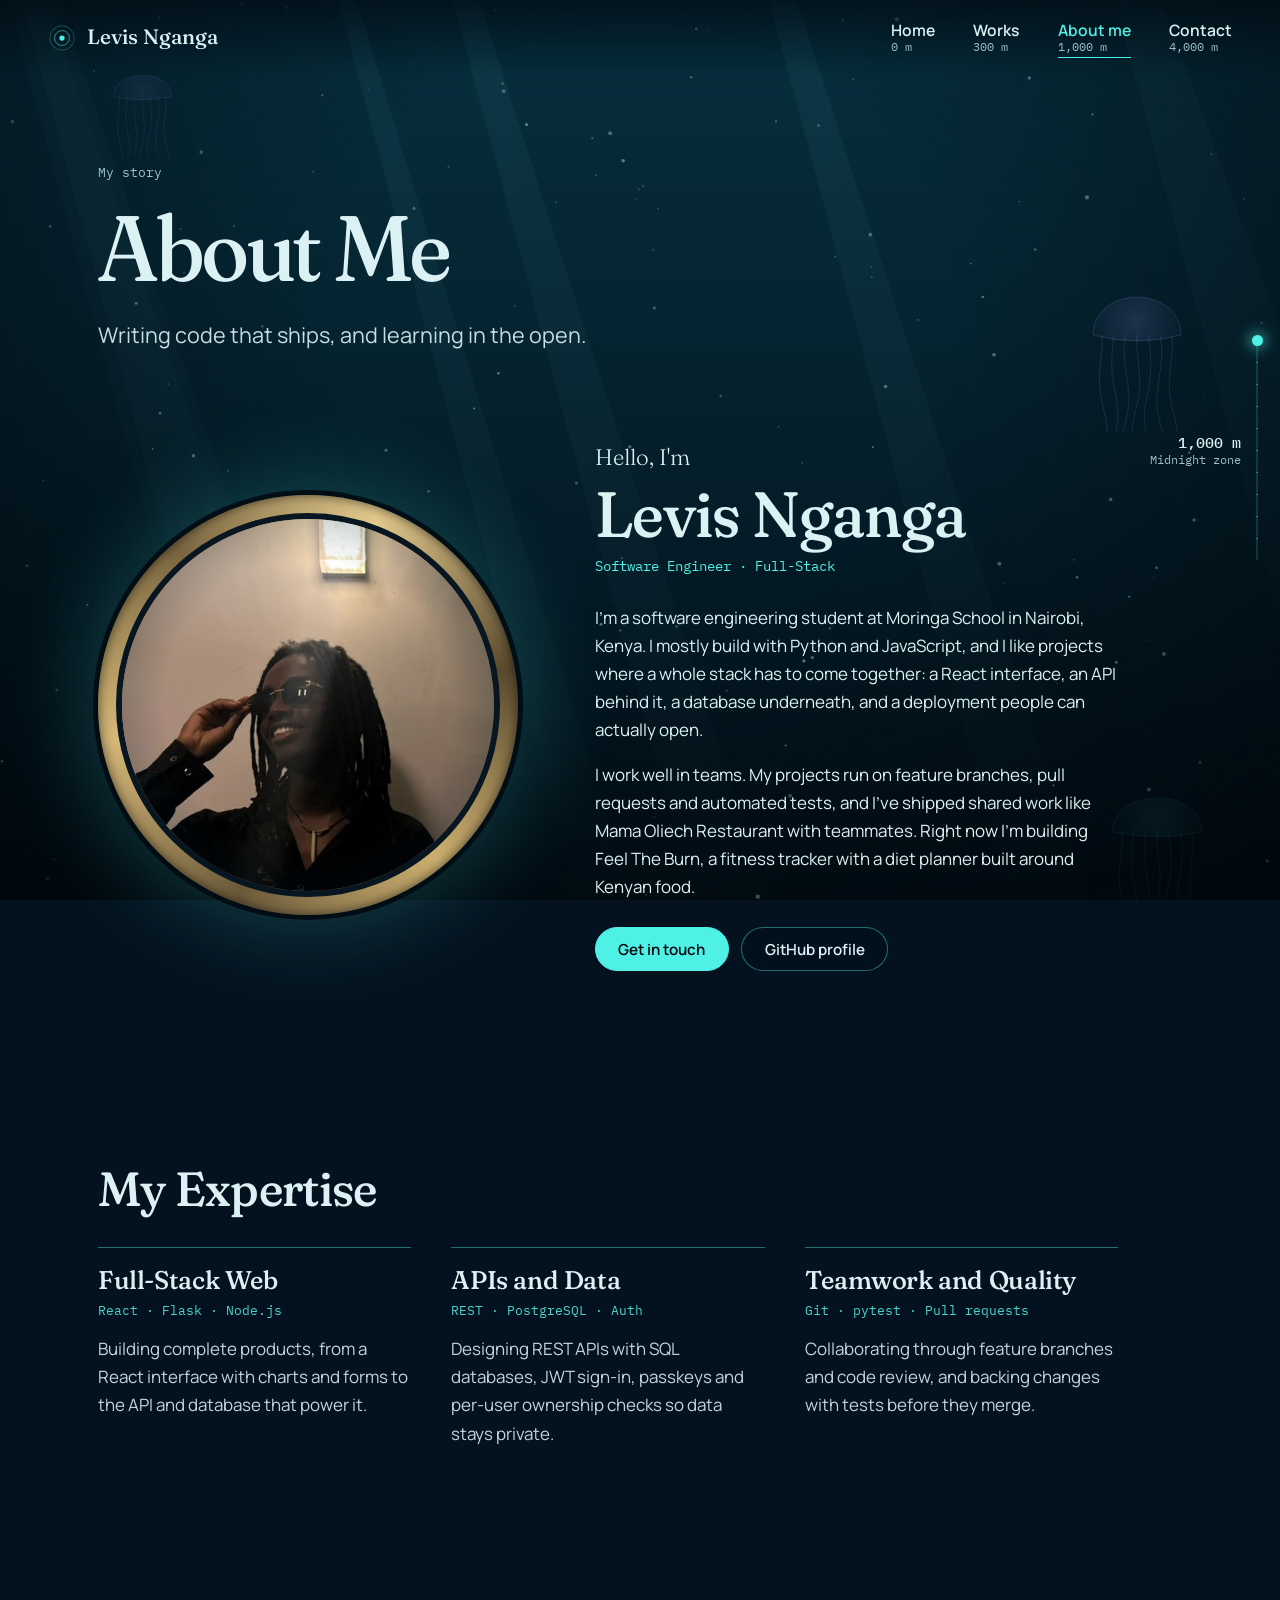
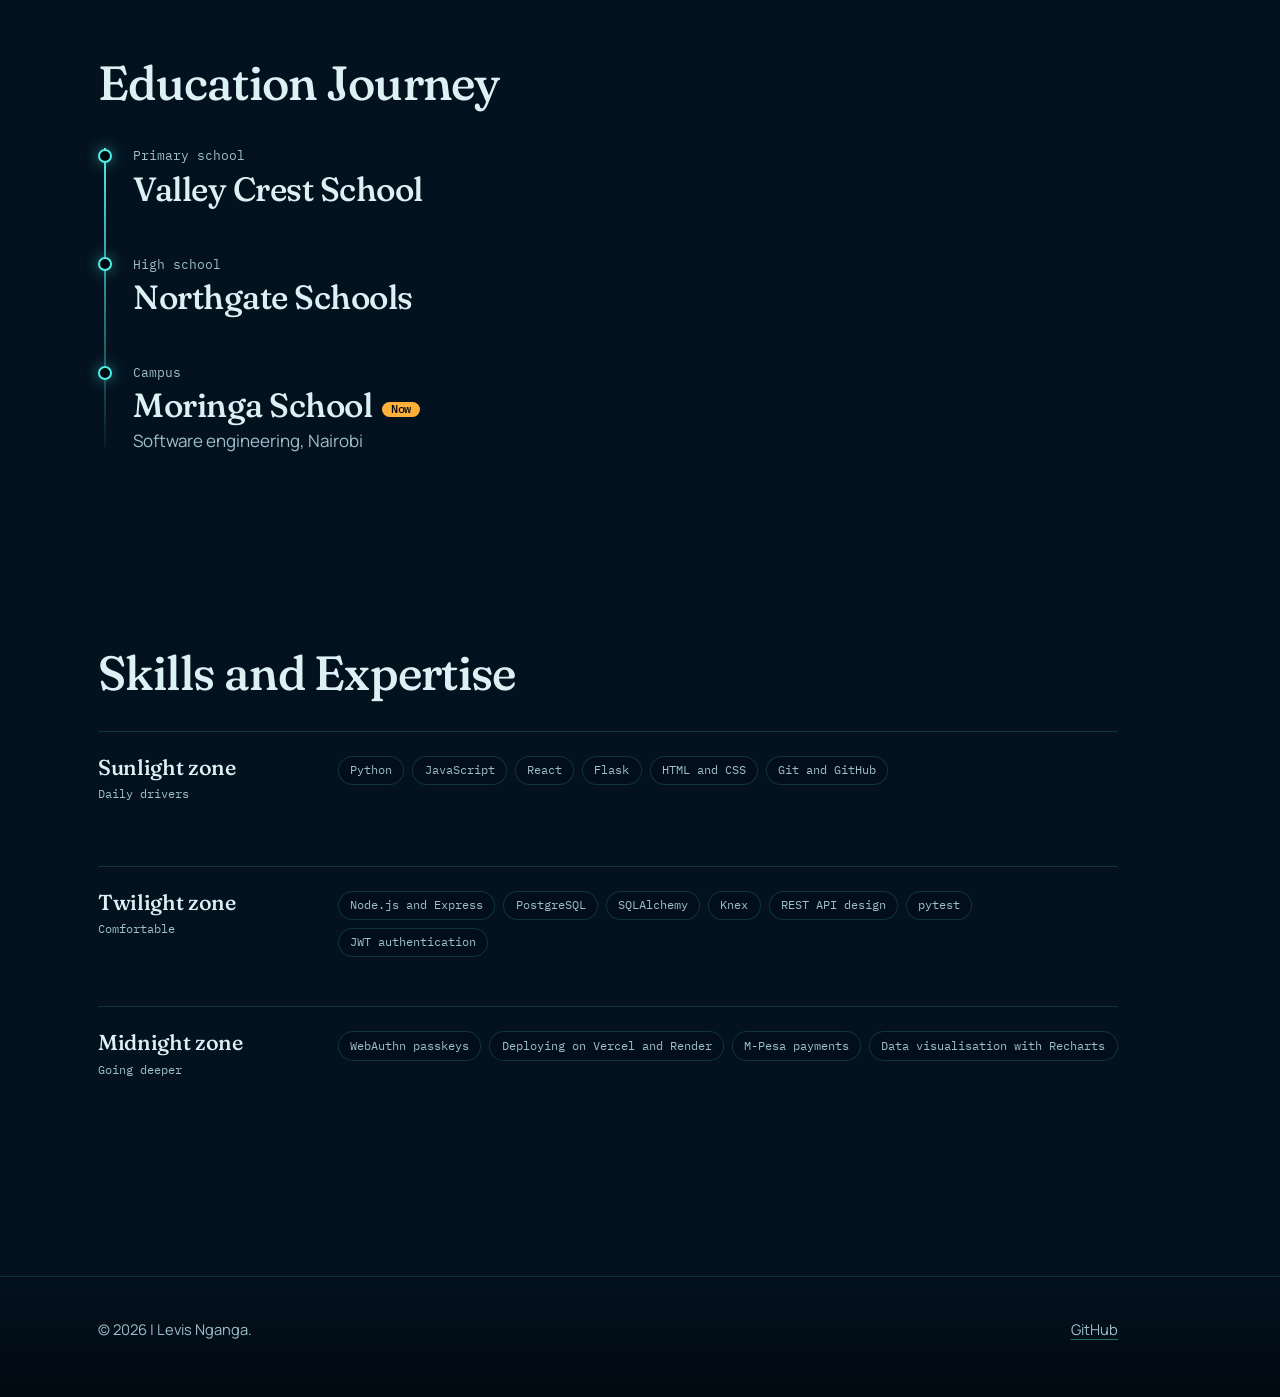
==== about.html @ 81db5014 "Redesign portfolio with deep-sea theme" ====
<!doctype html>
<html lang="en">
<head>
  <meta charset="utf-8">
  <meta name="viewport" content="width=device-width, initial-scale=1">
  <title>About — Levis Nganga</title>
  <meta name="description" content="About Levis Nganga: software engineering student at Moringa School, Nairobi. Education, expertise and skills.">
  <meta name="theme-color" content="#04121f">
  <link rel="preconnect" href="https://fonts.googleapis.com">
  <link rel="preconnect" href="https://fonts.gstatic.com" crossorigin>
  <link href="https://fonts.googleapis.com/css2?family=Fraunces:opsz,wght,SOFT@9..144,300..700,0..100&family=IBM+Plex+Mono:wght@400;500&family=Manrope:wght@400..700&display=swap" rel="stylesheet">
  <link rel="stylesheet" href="css/styles.css">
</head>
<body data-page="about" data-scene="deep" data-tint="0.5" data-depth-from="1000" data-depth-to="4000">
  <canvas id="ocean" aria-hidden="true"></canvas>
  <div class="tint" aria-hidden="true"></div>
  <a class="skip" href="#main">Skip to content</a>
  <header id="site-header"></header>

  <main id="main">
    <div class="wrap page-hero">
      <p class="mono-label">My story</p>
      <h1>About Me</h1>
      <p class="lede">Writing code that ships, and learning in the open.</p>
    </div>

    <section class="section" style="padding-top:1.5rem">
      <div class="wrap about-grid">
        <div class="porthole">
          <div class="porthole-glass">
            <img src="assets/images/levis.jpg" alt="Levis Nganga wearing sunglasses and a black shirt, smiling under a wall light" width="1000" height="1333">
          </div>
        </div>
        <div class="about-copy">
          <p class="hi">Hello, I'm</p>
          <h2>Levis Nganga</h2>
          <p class="role">Software Engineer · Full-Stack</p>
          <p>I'm a software engineering student at Moringa School in Nairobi, Kenya. I mostly build with Python and JavaScript, and I like projects where a whole stack has to come together: a React interface, an API behind it, a database underneath, and a deployment people can actually open.</p>
          <p>I work well in teams. My projects run on feature branches, pull requests and automated tests, and I've shipped shared work like Mama Oliech Restaurant with teammates. Right now I'm building Feel The Burn, a fitness tracker with a diet planner built around Kenyan food.</p>
          <div class="about-actions">
            <a class="btn btn-primary" href="contact.html">Get in touch</a>
            <a class="btn" href="https://github.com/LevisNganga1135" target="_blank" rel="noopener">GitHub profile</a>
          </div>
        </div>
      </div>
    </section>

    <section class="section">
      <div class="wrap">
        <h2>My Expertise</h2>
        <div class="expertise">
          <article>
            <h3>Full-Stack Web</h3>
            <p class="sub">React · Flask · Node.js</p>
            <p>Building complete products, from a React interface with charts and forms to the API and database that power it.</p>
          </article>
          <article>
            <h3>APIs and Data</h3>
            <p class="sub">REST · PostgreSQL · Auth</p>
            <p>Designing REST APIs with SQL databases, JWT sign-in, passkeys and per-user ownership checks so data stays private.</p>
          </article>
          <article>
            <h3>Teamwork and Quality</h3>
            <p class="sub">Git · pytest · Pull requests</p>
            <p>Collaborating through feature branches and code review, and backing changes with tests before they merge.</p>
          </article>
        </div>
      </div>
    </section>

    <section class="section">
      <div class="wrap">
        <h2>Education Journey</h2>
        <ol class="descent">
          <li>
            <span class="lvl">Primary school</span>
            <h3>Valley Crest School</h3>
          </li>
          <li>
            <span class="lvl">High school</span>
            <h3>Northgate Schools</h3>
          </li>
          <li>
            <span class="lvl">Campus</span>
            <h3>Moringa School<span class="now">Now</span></h3>
            <p>Software engineering, Nairobi</p>
          </li>
        </ol>
      </div>
    </section>

    <section class="section">
      <div class="wrap">
        <h2>Skills and Expertise</h2>
        <div class="zones">
          <div class="zone">
            <div><h3>Sunlight zone</h3><p class="range">Daily drivers</p></div>
            <ul class="tags"><li>Python</li><li>JavaScript</li><li>React</li><li>Flask</li><li>HTML and CSS</li><li>Git and GitHub</li></ul>
          </div>
          <div class="zone">
            <div><h3>Twilight zone</h3><p class="range">Comfortable</p></div>
            <ul class="tags"><li>Node.js and Express</li><li>PostgreSQL</li><li>SQLAlchemy</li><li>Knex</li><li>REST API design</li><li>pytest</li><li>JWT authentication</li></ul>
          </div>
          <div class="zone">
            <div><h3>Midnight zone</h3><p class="range">Going deeper</p></div>
            <ul class="tags"><li>WebAuthn passkeys</li><li>Deploying on Vercel and Render</li><li>M-Pesa payments</li><li>Data visualisation with Recharts</li></ul>
          </div>
        </div>
      </div>
    </section>
  </main>

  <footer id="site-footer"></footer>

  <script src="js/data.js"></script>
  <script src="js/ocean.js"></script>
  <script src="js/main.js"></script>
</body>
</html>
---- css/styles.css ----
/* ==========================================================
   Levis Nganga — deep-sea portfolio
   Palette: abyss / trench / bioluminescent cyan / lure amber / brass
   Type: Fraunces (display) · Manrope (text) · IBM Plex Mono (readouts)
   ========================================================== */
:root {
  --abyss: #01070d;
  --trench: #04121f;
  --deep: #082a40;
  --biolume: #4ff0e6;
  --lure: #ffb03b;
  --brass: #c9a866;
  --foam: #dcf1f4;
  --mist: #9dbfc9;
  --line: rgba(79, 240, 230, 0.16);
  --line-strong: rgba(79, 240, 230, 0.42);
  --f-display: "Fraunces", "Iowan Old Style", Georgia, serif;
  --f-body: "Manrope", system-ui, -apple-system, "Segoe UI", Roboto, sans-serif;
  --f-mono: "IBM Plex Mono", ui-monospace, Menlo, Consolas, monospace;
  --wrap: 1180px;
  --gutter: clamp(1.25rem, 5vw, 3rem);
}

*, *::before, *::after { box-sizing: border-box; }
html { scroll-behavior: smooth; -webkit-text-size-adjust: 100%; }
body {
  margin: 0;
  background: var(--trench);
  color: var(--foam);
  font-family: var(--f-body);
  font-size: 1.0625rem;
  line-height: 1.65;
  min-height: 100vh;
  overflow-x: hidden;
}
img { max-width: 100%; display: block; }
a { color: inherit; text-decoration-color: var(--line-strong); text-underline-offset: 0.25em; }
a:hover { color: var(--biolume); }
h1, h2, h3 { font-family: var(--f-display); font-weight: 500; line-height: 1.08; letter-spacing: -0.015em; margin: 0; font-variation-settings: "SOFT" 60; }
p { margin: 0 0 1em; }
ul, ol, dl { margin: 0; padding: 0; }
:focus-visible { outline: 2px solid var(--lure); outline-offset: 3px; border-radius: 4px; }
.sr-only { position: absolute; width: 1px; height: 1px; overflow: hidden; clip: rect(0 0 0 0); white-space: nowrap; }
.skip { position: absolute; left: 1rem; top: -4rem; background: var(--lure); color: var(--abyss); padding: 0.6rem 1rem; z-index: 100; border-radius: 6px; }
.skip:focus { top: 1rem; }
.wrap { width: 100%; max-width: var(--wrap); margin: 0 auto; padding: 0 var(--gutter); }

/* ---------- ocean layers ---------- */
#ocean { position: fixed; inset: 0; z-index: -3; pointer-events: none; display: block; }
.sea-video { position: fixed; inset: 0; width: 100%; height: 100%; object-fit: cover; z-index: -4; opacity: 0; transition: opacity 1.2s; }
.has-video .sea-video { opacity: 1; }
.tint { position: fixed; inset: 0; z-index: -2; pointer-events: none; background: radial-gradient(ellipse at 50% 35%, transparent 35%, rgba(0, 3, 7, 0.6) 100%); }
.has-video .tint { background: radial-gradient(ellipse at 50% 35%, rgba(0, 12, 22, 0.35) 25%, rgba(0, 3, 7, 0.7) 100%); }

/* ---------- header ---------- */
.site-header {
  position: fixed; top: 0; left: 0; right: 0; z-index: 50;
  display: flex; align-items: center; justify-content: space-between; gap: 2rem;
  padding: 1.1rem var(--gutter);
  background: linear-gradient(rgba(1, 10, 18, 0.72), rgba(1, 10, 18, 0));
}
.brand { display: inline-flex; align-items: center; gap: 0.7rem; font-family: var(--f-display); font-size: 1.3rem; font-weight: 500; text-decoration: none; }
.brand-mark { width: 28px; height: 28px; color: var(--biolume); }
.nav { display: flex; gap: clamp(1rem, 3vw, 2.4rem); }
.nav a { display: flex; flex-direction: column; text-decoration: none; line-height: 1.2; padding: 0.2rem 0; border-bottom: 1px solid transparent; }
.nav-label { font-weight: 600; font-size: 0.98rem; }
.nav-depth { font-family: var(--f-mono); font-size: 0.72rem; color: var(--mist); }
.nav a:hover, .nav a[aria-current="page"] { color: var(--biolume); }
.nav a[aria-current="page"] { border-bottom-color: var(--biolume); }
.nav-toggle { display: none; background: none; border: 1px solid var(--line-strong); border-radius: 999px; width: 44px; height: 44px; cursor: pointer; position: relative; color: var(--foam); }
.nav-toggle i { position: absolute; left: 13px; right: 13px; height: 2px; background: currentColor; transition: transform 0.25s, top 0.25s; }
.nav-toggle i:first-of-type { top: 16px; }
.nav-toggle i:last-of-type { top: 25px; }
.site-header.open .nav-toggle i:first-of-type { top: 20px; transform: rotate(45deg); }
.site-header.open .nav-toggle i:last-of-type { top: 20px; transform: rotate(-45deg); }

@media (max-width: 760px) {
  .nav-toggle { display: block; }
  .nav { position: fixed; inset: 0 0 auto 0; top: 0; padding: 5.5rem var(--gutter) 2rem; flex-direction: column; gap: 1.2rem; background: rgba(1, 9, 16, 0.96); transform: translateY(-105%); transition: transform 0.35s ease; z-index: -1; }
  .site-header.open .nav { transform: none; }
  .nav-label { font-size: 1.5rem; font-family: var(--f-display); font-weight: 500; }
  .nav a[aria-current="page"] { border-bottom-color: transparent; }
  .nav-toggle { z-index: 2; }
}

/* ---------- depth gauge ---------- */
.gauge { position: fixed; right: 1.4rem; top: 50%; transform: translateY(-50%); z-index: 40; display: flex; align-items: center; gap: 0.9rem; pointer-events: none; }
.gauge-track { position: relative; width: 2px; height: 220px; background: repeating-linear-gradient(to bottom, var(--line-strong) 0 1px, transparent 1px 22px), linear-gradient(var(--line), var(--line)); }
.gauge-dot { position: absolute; left: 50%; top: 0; width: 11px; height: 11px; margin: -5px 0 0 -5px; border-radius: 50%; background: var(--biolume); box-shadow: 0 0 14px 3px rgba(79, 240, 230, 0.55); }
.gauge-read { display: flex; flex-direction: column; text-align: right; order: -1; font-family: var(--f-mono); font-size: 0.72rem; color: var(--mist); line-height: 1.35; }
.gauge-read b { color: var(--foam); font-weight: 500; font-size: 0.95rem; }
@media (max-width: 1100px) {
  .gauge { top: auto; bottom: 1rem; right: 1rem; transform: none; }
  .gauge-track { display: none; }
  .gauge-read { background: rgba(1, 9, 16, 0.75); padding: 0.4rem 0.8rem; border: 1px solid var(--line); border-radius: 999px; flex-direction: row; gap: 0.6rem; align-items: baseline; text-align: left; }
  .gauge-read b { font-size: 0.8rem; }
}

/* ---------- buttons & bits ---------- */
.btn { display: inline-flex; align-items: center; justify-content: center; min-height: 44px; padding: 0.55rem 1.4rem; border: 1px solid var(--line-strong); border-radius: 999px; font-weight: 600; font-size: 0.95rem; text-decoration: none; color: var(--foam); background: rgba(2, 14, 24, 0.35); transition: background 0.2s, box-shadow 0.2s, color 0.2s, border-color 0.2s; }
.btn:hover { color: var(--biolume); border-color: var(--biolume); box-shadow: 0 0 22px rgba(79, 240, 230, 0.25); }
.btn-primary { background: var(--biolume); border-color: var(--biolume); color: var(--abyss); }
.btn-primary:hover { color: var(--abyss); background: #8bfaf2; box-shadow: 0 0 30px rgba(79, 240, 230, 0.5); }
.btn-quiet { border-color: transparent; text-decoration: underline; text-decoration-color: var(--line-strong); text-underline-offset: 0.3em; background: none; }
.mono-label { font-family: var(--f-mono); font-size: 0.82rem; color: var(--mist); margin-bottom: 0.9rem; }
.tags { list-style: none; display: flex; flex-wrap: wrap; align-items: flex-start; align-content: flex-start; gap: 0.5rem; margin-top: 1.1rem; }
.tags li { font-family: var(--f-mono); font-size: 0.76rem; padding: 0.22rem 0.7rem; border: 1px solid var(--line); border-radius: 999px; color: var(--mist); background: rgba(2, 14, 24, 0.4); }
.lede { font-size: clamp(1.1rem, 2vw, 1.35rem); color: var(--foam); opacity: 0.9; max-width: 38em; }
.page-hero { padding-top: clamp(8rem, 18vh, 11rem); padding-bottom: 2.5rem; }
.page-hero h1 { font-size: clamp(2.8rem, 7.5vw, 5.8rem); margin-bottom: 1.2rem; }
.section { padding: clamp(3.5rem, 8vw, 6rem) 0; }
.section h2 { font-size: clamp(1.9rem, 4vw, 3rem); margin-bottom: 2rem; }
main { display: block; }

/* ---------- home hero ---------- */
.hero { position: relative; min-height: 100svh; display: flex; align-items: center; padding: 7rem 0 5rem; }
.hero::before { content: ""; position: absolute; inset: 0; z-index: -1; background: linear-gradient(90deg, rgba(1, 12, 20, 0.6), rgba(1, 12, 20, 0) 68%); }
.hero-inner { max-width: 56rem; }
.hero h1 span { display: block; }
.hero h1 { font-size: clamp(2.7rem, 8.4vw, 7rem); font-weight: 500; line-height: 1.02; letter-spacing: -0.025em; text-shadow: 0 2px 30px rgba(0, 10, 20, 0.6); }
.hero-roles { margin: 1.4rem 0 1.6rem; font-family: var(--f-display); font-weight: 300; font-size: clamp(1.3rem, 3.2vw, 2.3rem); line-height: 1.25; text-shadow: 0 2px 20px rgba(0, 10, 20, 0.7); }
.hero-roles span { display: block; }
.hero-lede { max-width: 34em; font-size: 1.1rem; color: var(--foam); text-shadow: 0 1px 16px rgba(0, 10, 20, 0.8); }
.hero-actions { display: flex; flex-wrap: wrap; gap: 0.8rem; margin-top: 1.8rem; }
.scroll-cue { position: absolute; left: var(--gutter); bottom: 1.6rem; font-family: var(--f-mono); font-size: 0.8rem; color: var(--mist); text-decoration: none; display: flex; align-items: center; gap: 0.7rem; }
.scroll-cue::before { content: ""; width: 1px; height: 34px; background: linear-gradient(var(--biolume), transparent); }
/* the one orchestrated moment: the hero arrives once, in sequence */
@media (prefers-reduced-motion: no-preference) {
  .hero-inner > * { opacity: 0; transform: translateY(18px); animation: surface 1s cubic-bezier(0.2, 0.7, 0.2, 1) forwards; }
  .hero-inner > *:nth-child(1) { animation-delay: 0.2s; }
  .hero-inner > *:nth-child(2) { animation-delay: 0.55s; }
  .hero-inner > *:nth-child(3) { animation-delay: 0.9s; }
  .hero-inner > *:nth-child(4) { animation-delay: 1.15s; }
  @keyframes surface { to { opacity: 1; transform: none; } }
}

/* ---------- home: featured ---------- */
.feature { display: grid; grid-template-columns: 1fr auto; gap: 2rem 3rem; align-items: end; padding: 2.5rem 0; border-top: 1px solid var(--line-strong); border-bottom: 1px solid var(--line); }
.feature h2 { margin-bottom: 1rem; }
.feature-desc { max-width: 36em; color: var(--foam); opacity: 0.9; }
.feature-actions { display: flex; flex-wrap: wrap; gap: 0.7rem; justify-content: flex-end; }
@media (max-width: 800px) { .feature { grid-template-columns: 1fr; } .feature-actions { justify-content: flex-start; } }
.home-more { display: flex; flex-wrap: wrap; gap: 0.8rem; margin-top: 2rem; }

/* ---------- works ---------- */
.works { list-style: none; }
.work { display: grid; grid-template-columns: 4.5rem 1fr auto; gap: 1rem 2rem; padding: 2.4rem 0; border-top: 1px solid var(--line); align-items: start; position: relative; transition: background 0.3s; }
.work:last-child { border-bottom: 1px solid var(--line); }
.work::before { content: ""; position: absolute; left: -1px; top: 0; bottom: 0; width: 2px; background: var(--biolume); box-shadow: 0 0 16px var(--biolume); opacity: 0; transition: opacity 0.3s; }
.work:hover { background: linear-gradient(90deg, rgba(79, 240, 230, 0.06), transparent 60%); }
.work:hover::before { opacity: 1; }
.work-num { font-family: var(--f-mono); font-size: 0.9rem; color: var(--mist); padding-top: 0.7rem; }
.work-title { font-size: clamp(1.8rem, 3.6vw, 2.7rem); margin-bottom: 0.35rem; }
.work-title a { text-decoration: none; }
.work-type { font-family: var(--f-mono); font-size: 0.8rem; color: var(--mist); margin-bottom: 0.8rem; }
.work-desc { max-width: 36em; opacity: 0.92; margin-bottom: 0; }
.work-actions { display: flex; flex-direction: column; gap: 0.6rem; align-items: stretch; min-width: 10.5rem; }
@media (max-width: 860px) {
  .work { grid-template-columns: 1fr; padding: 2rem 0; }
  .work-num { padding-top: 0; }
  .work-actions { flex-direction: row; flex-wrap: wrap; }
}

/* ---------- about ---------- */
.about-grid { display: grid; grid-template-columns: minmax(260px, 420px) 1fr; gap: clamp(2rem, 6vw, 5rem); align-items: center; }
.porthole {
  position: relative; width: 100%; aspect-ratio: 1; border-radius: 50%; padding: clamp(12px, 2.2vw, 18px);
  background: conic-gradient(from 200deg, #6b5a3a, #d6b878, #7a6640, #e2c98c, #5a4a2e, #cdb070, #6b5a3a);
  box-shadow: 0 0 0 5px rgba(1, 9, 16, 0.85), 0 0 90px 10px rgba(79, 240, 230, 0.22), inset 0 0 12px rgba(0, 0, 0, 0.6);
}
.porthole-glass { position: relative; width: 100%; height: 100%; border-radius: 50%; overflow: hidden; border: 6px solid #071620; box-shadow: inset 0 0 30px rgba(0, 0, 0, 0.7); }
.porthole-glass img { width: 100%; height: 100%; object-fit: cover; object-position: 42% 26%; transform-origin: 38% 31%; transform: translate(17%, 8%) scale(1.85); }
.porthole-glass::after { content: ""; position: absolute; inset: 0; border-radius: 50%; background: radial-gradient(ellipse 60% 35% at 30% 14%, rgba(255, 255, 255, 0.2), transparent 70%), radial-gradient(circle at 50% 50%, transparent 55%, rgba(0, 25, 40, 0.5)); }
.about-copy .hi { font-family: var(--f-display); font-weight: 300; font-size: 1.4rem; margin-bottom: 0.2rem; }
.about-copy h2 { font-size: clamp(2.4rem, 5vw, 4rem); margin-bottom: 0.4rem; }
.about-copy .role { font-family: var(--f-mono); font-size: 0.9rem; color: var(--biolume); margin-bottom: 1.6rem; }
.about-copy p { max-width: 36em; }
.about-actions { display: flex; flex-wrap: wrap; gap: 0.8rem; margin-top: 1.6rem; }
@media (max-width: 860px) { .about-grid { grid-template-columns: 1fr; } .porthole { max-width: 340px; margin: 0 auto; } }

.expertise { display: grid; grid-template-columns: repeat(3, 1fr); gap: 2.5rem; }
.expertise article { border-top: 1px solid var(--line-strong); padding-top: 1.2rem; }
.expertise h3 { font-size: 1.6rem; margin-bottom: 0.3rem; }
.expertise .sub { font-family: var(--f-mono); font-size: 0.8rem; color: var(--biolume); margin-bottom: 0.9rem; }
.expertise p { color: var(--foam); opacity: 0.88; }
@media (max-width: 860px) { .expertise { grid-template-columns: 1fr; gap: 2rem; } }

/* education: a descent, so the order is real */
.descent { list-style: none; position: relative; padding-left: 2.2rem; max-width: 40rem; }
.descent::before { content: ""; position: absolute; left: 6px; top: 8px; bottom: 8px; width: 2px; background: linear-gradient(var(--biolume), rgba(79, 240, 230, 0.05)); }
.descent li { position: relative; padding-bottom: 2.4rem; }
.descent li:last-child { padding-bottom: 0; }
.descent li::before { content: ""; position: absolute; left: -2.2rem; top: 0.55rem; width: 14px; height: 14px; border-radius: 50%; background: var(--abyss); border: 2px solid var(--biolume); box-shadow: 0 0 14px rgba(79, 240, 230, 0.5); }
.descent .lvl { font-family: var(--f-mono); font-size: 0.8rem; color: var(--mist); }
.descent h3 { font-size: clamp(1.5rem, 3vw, 2.1rem); margin: 0.15rem 0 0.2rem; }
.descent .now { display: inline-block; margin-left: 0.6rem; font-family: var(--f-mono); font-size: 0.72rem; color: var(--abyss); background: var(--lure); border-radius: 999px; padding: 0.1rem 0.6rem; vertical-align: middle; }
.descent p { margin: 0; color: var(--mist); }

.zones { display: grid; gap: 1.6rem; }
.zone { display: grid; grid-template-columns: 13rem 1fr; gap: 1rem 2rem; padding: 1.5rem 0; border-top: 1px solid var(--line); }
.zone h3 { font-size: 1.35rem; }
.zone .range { font-family: var(--f-mono); font-size: 0.78rem; color: var(--mist); margin-top: 0.25rem; }
.zone .tags { margin-top: 0; }
@media (max-width: 700px) { .zone { grid-template-columns: 1fr; } }

/* ---------- contact ---------- */
.contact-grid { display: grid; grid-template-columns: 1fr 1.2fr; gap: clamp(2rem, 6vw, 5rem); }
.contact-list { list-style: none; display: grid; gap: 1.6rem; align-content: start; }
.contact-list dt, .contact-list .k { font-family: var(--f-mono); font-size: 0.78rem; color: var(--mist); margin-bottom: 0.15rem; }
.contact-list a, .contact-list span.v { font-family: var(--f-display); font-size: clamp(1.2rem, 2.4vw, 1.6rem); text-decoration: none; overflow-wrap: anywhere; }
.contact-list a:hover { text-decoration: underline; }
.form { display: grid; gap: 1.4rem; }
.field { display: grid; gap: 0.35rem; }
.field label { font-size: 0.9rem; color: var(--mist); }
.field input, .field textarea { font: inherit; color: var(--foam); background: rgba(2, 14, 24, 0.55); border: 1px solid var(--line); border-radius: 10px; padding: 0.8rem 1rem; width: 100%; }
.field input:focus, .field textarea:focus { outline: none; border-color: var(--biolume); box-shadow: 0 0 0 3px rgba(79, 240, 230, 0.2); }
.field textarea { min-height: 9rem; resize: vertical; }
.form .btn { justify-self: start; cursor: pointer; font-family: inherit; }
#formNote { margin: 0; color: var(--mist); font-size: 0.9rem; min-height: 1.4em; }
@media (max-width: 860px) { .contact-grid { grid-template-columns: 1fr; } }

/* ---------- case study ---------- */
.cs { display: grid; grid-template-columns: 11rem 1fr; gap: clamp(1.5rem, 4vw, 4rem); padding-top: clamp(7.5rem, 16vh, 10rem); padding-bottom: 2rem; }
.rail { position: sticky; top: 7rem; align-self: start; }
.rail ol { list-style: none; display: grid; gap: 0.2rem; border-left: 1px solid var(--line); }
.rail a { position: relative; display: block; padding: 0.45rem 0 0.45rem 1.1rem; font-size: 0.9rem; color: var(--mist); text-decoration: none; }
.rail a i { position: absolute; left: -5px; top: 50%; width: 9px; height: 9px; margin-top: -4.5px; border-radius: 50%; background: var(--trench); border: 1px solid var(--line-strong); transition: background 0.2s, box-shadow 0.2s; }
.rail a.on { color: var(--foam); }
.rail a.on i { background: var(--biolume); box-shadow: 0 0 12px var(--biolume); }
.cs-body { max-width: 46rem; min-width: 0; }
.back { display: inline-block; font-family: var(--f-mono); font-size: 0.82rem; color: var(--mist); margin-bottom: 1.6rem; }
.cs-hero h1 { font-size: clamp(2.6rem, 6.5vw, 5rem); margin-bottom: 1.2rem; }
.cs-actions { display: flex; flex-wrap: wrap; gap: 0.7rem; margin-top: 1.6rem; }
.shot { margin: 2.5rem 0 0; border: 1px solid var(--line-strong); border-radius: 14px; overflow: hidden; box-shadow: 0 0 60px rgba(79, 240, 230, 0.12); }
.cs-section { padding-top: clamp(3rem, 7vw, 5rem); scroll-margin-top: 6rem; }
.cs-section h2 { font-size: clamp(1.7rem, 3.4vw, 2.4rem); margin-bottom: 1.1rem; }
.built { list-style: none; display: grid; gap: 1rem; }
.built li { position: relative; padding-left: 1.6rem; }
.built li::before { content: ""; position: absolute; left: 0; top: 0.72em; width: 7px; height: 7px; border-radius: 50%; background: var(--biolume); box-shadow: 0 0 10px var(--biolume); }
.stack { display: grid; gap: 0; }
.stack div { display: grid; grid-template-columns: 8rem 1fr; gap: 1rem; padding: 0.9rem 0; border-top: 1px solid var(--line); }
.stack dt { font-family: var(--f-mono); font-size: 0.82rem; color: var(--mist); padding-top: 0.15rem; }
.stack dd { margin: 0; }
.pager { display: grid; grid-template-columns: 1fr 1fr; gap: 1.5rem; margin-top: clamp(3.5rem, 8vw, 6rem); padding-top: 1.5rem; border-top: 1px solid var(--line); }
.pager a { text-decoration: none; display: grid; gap: 0.2rem; }
.pager span { font-family: var(--f-mono); font-size: 0.78rem; color: var(--mist); }
.pager b { font-family: var(--f-display); font-weight: 500; font-size: 1.4rem; }
.pager-next { text-align: right; }
.cta { margin-top: clamp(3rem, 7vw, 5rem); padding: 2.4rem 0; border-top: 1px solid var(--line-strong); }
.cta h2 { font-size: clamp(1.8rem, 3.6vw, 2.6rem); margin-bottom: 0.6rem; }
@media (max-width: 900px) { .cs { grid-template-columns: 1fr; } .rail { display: none; } .stack div { grid-template-columns: 1fr; gap: 0.2rem; } }

/* ---------- footer ---------- */
.site-footer { margin-top: 4rem; padding: 2.5rem 0 3.5rem; border-top: 1px solid var(--line); color: var(--mist); font-size: 0.92rem; background: linear-gradient(transparent, rgba(0, 3, 7, 0.55)); }
.footer-inner { display: flex; justify-content: space-between; gap: 1rem; flex-wrap: wrap; }
.footer-inner p { margin: 0; }

@media (prefers-reduced-motion: reduce) {
  html { scroll-behavior: auto; }
  * { transition-duration: 0.01ms !important; animation-duration: 0.01ms !important; }
}

/* keep content clear of the depth gauge on mid-size screens */
@media (min-width: 1101px) and (max-width: 1400px) {
  .wrap { padding-right: 7rem; }
}
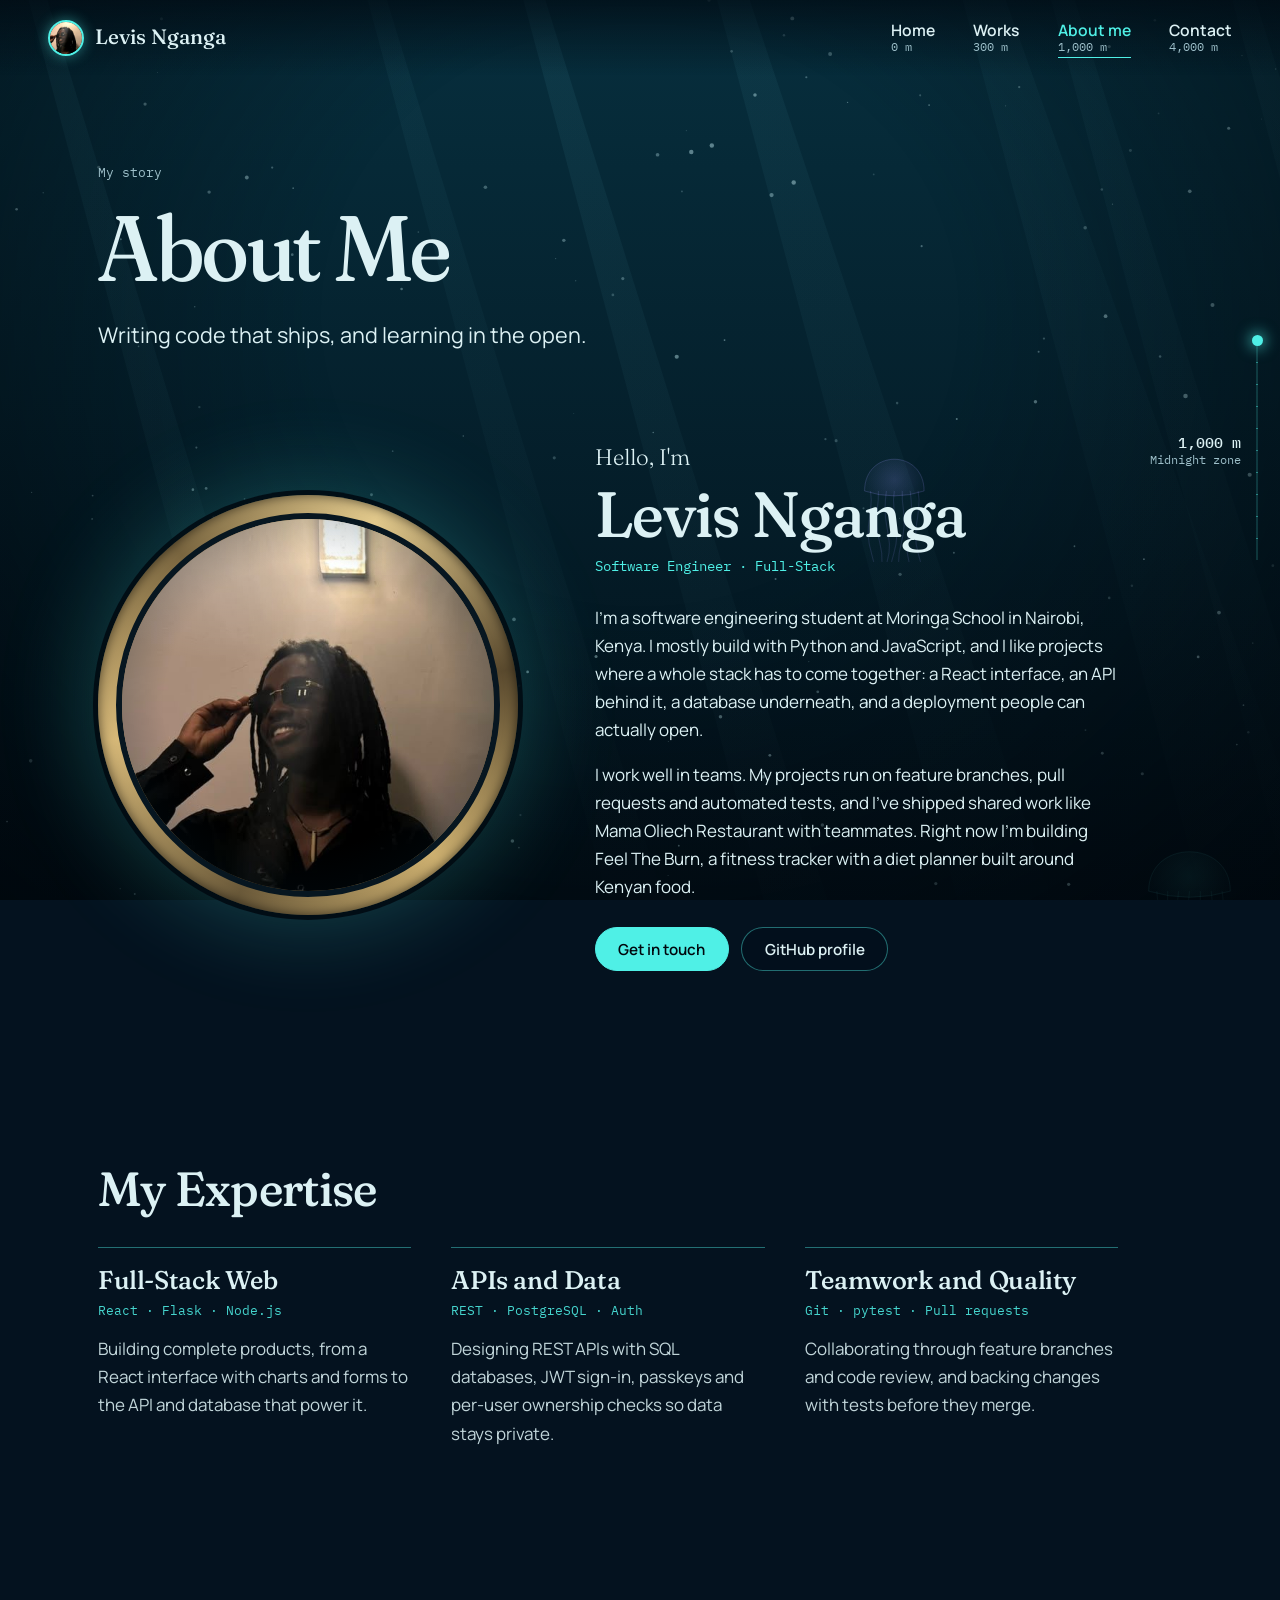
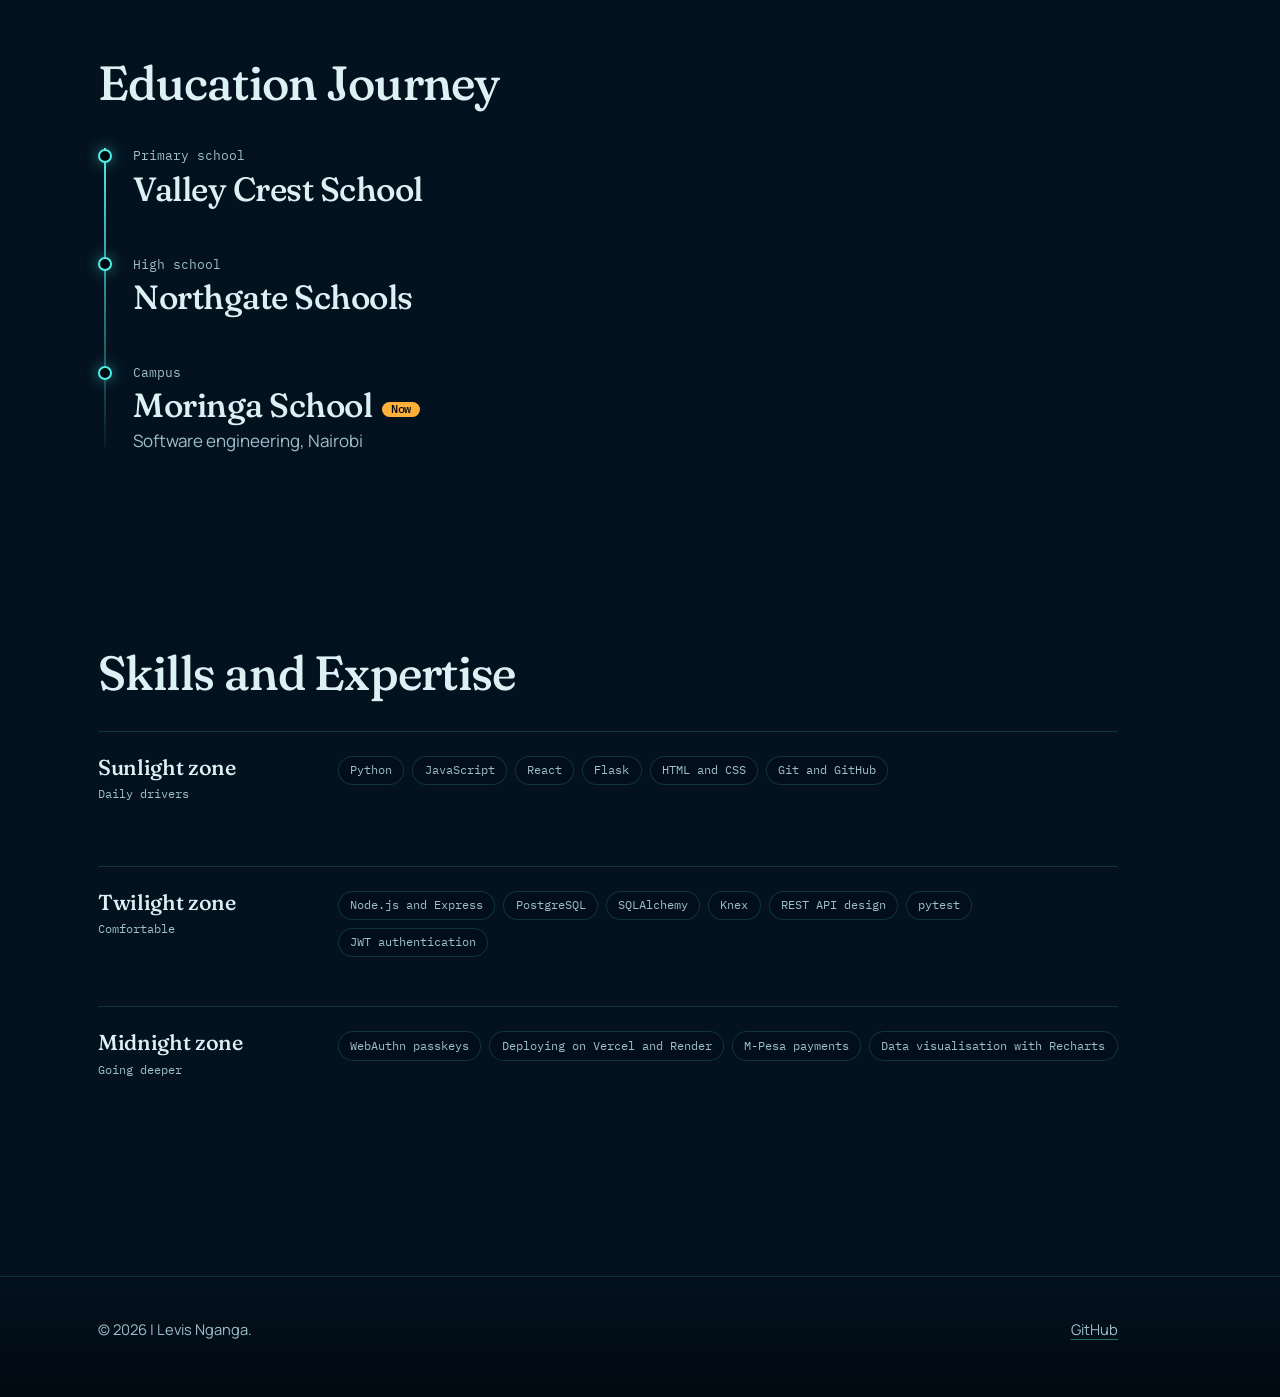
==== commit a0238bb2: "Use photo as logo and favicon" ====
--- a/about.html
+++ b/about.html
@@ -6,6 +6,8 @@
   <title>About — Levis Nganga</title>
   <meta name="description" content="About Levis Nganga: software engineering student at Moringa School, Nairobi. Education, expertise and skills.">
   <meta name="theme-color" content="#04121f">
+  <link rel="icon" type="image/png" href="assets/images/favicon.png">
+  <link rel="apple-touch-icon" href="assets/images/apple-touch-icon.png">
   <link rel="preconnect" href="https://fonts.googleapis.com">
   <link rel="preconnect" href="https://fonts.gstatic.com" crossorigin>
   <link href="https://fonts.googleapis.com/css2?family=Fraunces:opsz,wght,SOFT@9..144,300..700,0..100&family=IBM+Plex+Mono:wght@400;500&family=Manrope:wght@400..700&display=swap" rel="stylesheet">
--- a/css/styles.css
+++ b/css/styles.css
@@ -60,7 +60,7 @@
   background: linear-gradient(rgba(1, 10, 18, 0.72), rgba(1, 10, 18, 0));
 }
 .brand { display: inline-flex; align-items: center; gap: 0.7rem; font-family: var(--f-display); font-size: 1.3rem; font-weight: 500; text-decoration: none; }
-.brand-mark { width: 28px; height: 28px; color: var(--biolume); }
+.brand-mark { width: 36px; height: 36px; border-radius: 50%; object-fit: cover; border: 2px solid var(--biolume); box-shadow: 0 0 14px rgba(79, 240, 230, 0.45); flex: none; }
 .nav { display: flex; gap: clamp(1rem, 3vw, 2.4rem); }
 .nav a { display: flex; flex-direction: column; text-decoration: none; line-height: 1.2; padding: 0.2rem 0; border-bottom: 1px solid transparent; }
 .nav-label { font-weight: 600; font-size: 0.98rem; }
@@ -264,3 +264,31 @@
 @media (min-width: 1101px) and (max-width: 1400px) {
   .wrap { padding-right: 7rem; }
 }
+
+/* ==========================================================
+   Scroll effects and typed hero roles
+   ========================================================== */
+
+/* typed role line */
+.hero-roles { min-height: 1.3em; }
+.hero-roles .typed, .hero-roles .caret { display: inline; }
+.hero-roles .caret { display: inline-block; width: 3px; height: 0.95em; margin-left: 6px; background: var(--biolume); vertical-align: -0.08em; box-shadow: 0 0 12px var(--biolume); animation: blink 1s steps(1) infinite; }
+@keyframes blink { 50% { opacity: 0; } }
+@media (max-width: 700px) { .hero-roles { min-height: 2.6em; } }
+
+/* header: glass bar once you scroll, tucks away going down, returns going up */
+.site-header { transition: transform 0.4s ease, padding 0.3s ease; }
+.site-header::before { content: ""; position: absolute; inset: 0; z-index: -1; background: rgba(1, 9, 16, 0.72); -webkit-backdrop-filter: blur(10px); backdrop-filter: blur(10px); border-bottom: 1px solid var(--line); opacity: 0; transition: opacity 0.3s ease; pointer-events: none; }
+.site-header.scrolled { padding-top: 0.7rem; padding-bottom: 0.7rem; }
+.site-header.scrolled::before { opacity: 1; }
+.site-header.hide { transform: translateY(-100%); }
+
+/* hero drifts up and fades as you dive; parallax is applied from JS */
+.hero-inner { will-change: transform, opacity; }
+
+/* content surfaces as you scroll to it */
+.reveal-ready [data-reveal] { opacity: 0; transform: translateY(28px); transition: opacity 0.9s ease var(--d, 0ms), transform 0.9s cubic-bezier(0.2, 0.7, 0.2, 1) var(--d, 0ms); }
+.reveal-ready [data-reveal].in { opacity: 1; transform: none; }
+.reveal-ready .work[data-reveal] { transition: opacity 0.9s ease var(--d, 0ms), transform 0.9s cubic-bezier(0.2, 0.7, 0.2, 1) var(--d, 0ms), background 0.3s; }
+.reveal-ready .porthole[data-reveal] { transform: scale(0.92); }
+.reveal-ready .porthole[data-reveal].in { transform: none; }
